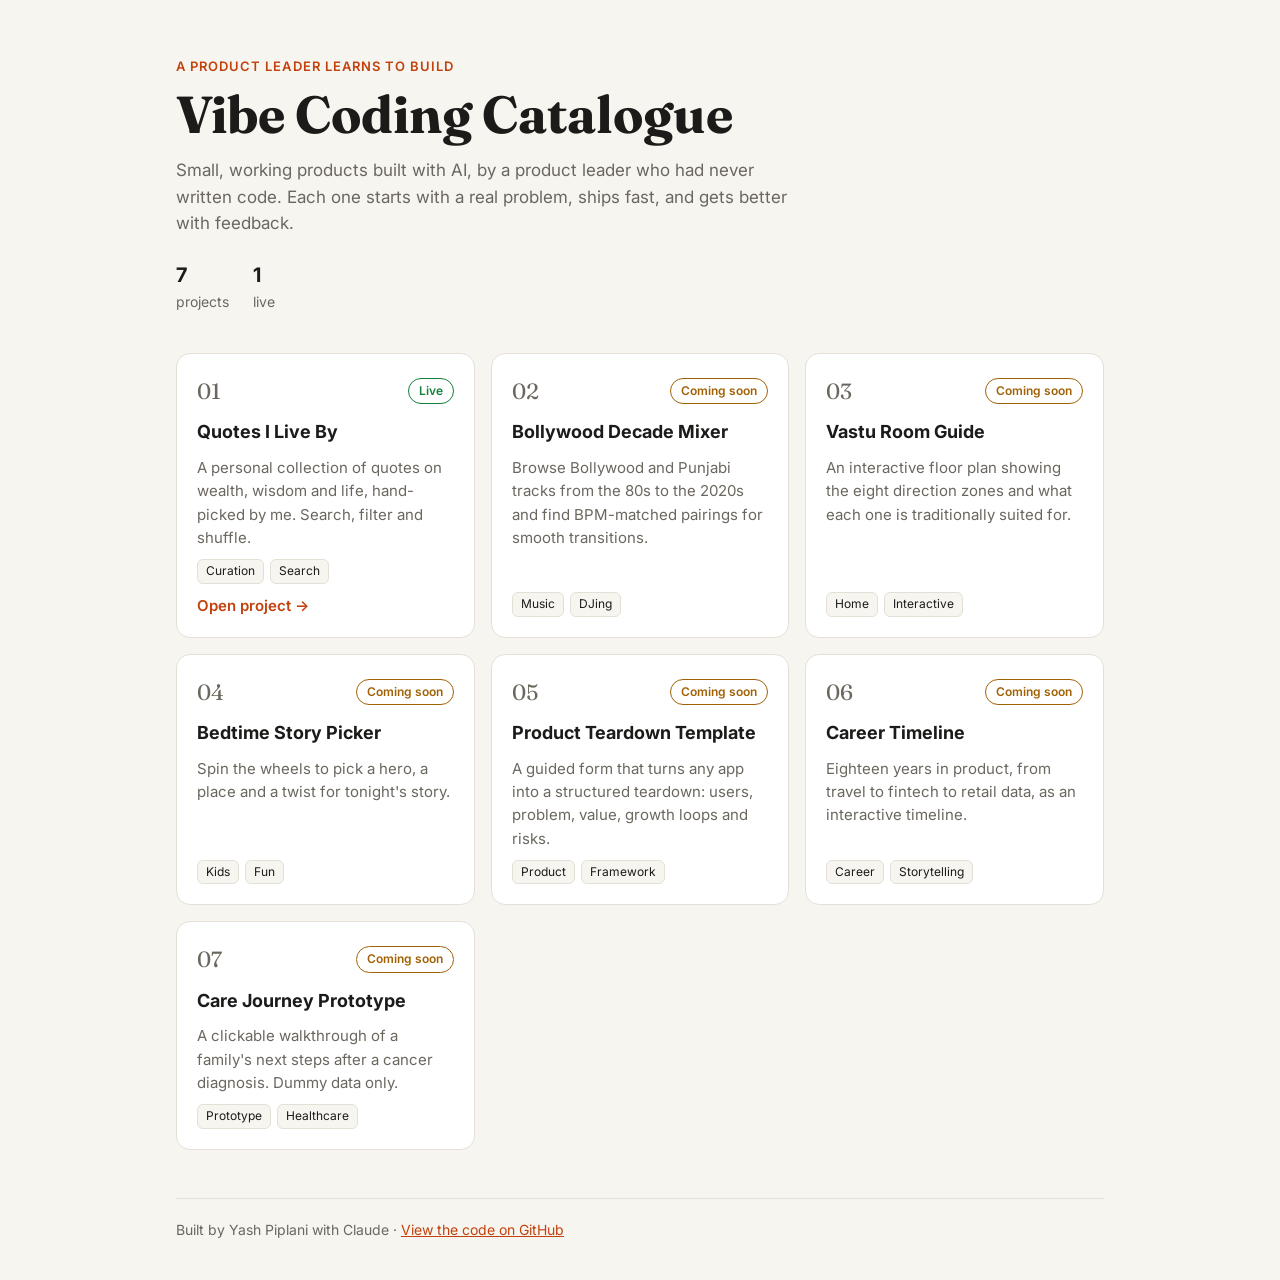
==== index.html @ f4da5477 "Add first 7 quotes and fix GitHub footer link Co-Authored-By: Claude Opus 5.5 <noreply@anthropic.com" ====
<!doctype html>
<html lang="en">
<head>
<meta charset="utf-8">
<meta name="viewport" content="width=device-width, initial-scale=1">
<title>Yash's Vibe Coding Catalogue</title>
<link rel="preconnect" href="https://fonts.googleapis.com">
<link href="https://fonts.googleapis.com/css2?family=Fraunces:opsz,wght@9..144,600&family=Inter:wght@400;500;600&display=swap" rel="stylesheet">
<style>
  :root {
    --bg: #f7f5f0;
    --card: #ffffff;
    --ink: #1c1b19;
    --muted: #6b675f;
    --line: #e4e0d6;
    --accent: #c2410c;
    --live: #15803d;
    --soon: #a16207;
  }
  @media (prefers-color-scheme: dark) {
    :root {
      --bg: #151412;
      --card: #1f1d1a;
      --ink: #f2efe8;
      --muted: #a39e93;
      --line: #34312b;
      --accent: #fb923c;
      --live: #4ade80;
      --soon: #facc15;
    }
  }
  * { box-sizing: border-box; }
  body {
    margin: 0;
    background: var(--bg);
    color: var(--ink);
    font-family: Inter, system-ui, sans-serif;
    line-height: 1.55;
  }
  .wrap { max-width: 960px; margin: 0 auto; padding: 56px 16px 40px; }
  header { margin-bottom: 40px; }
  .eyebrow {
    font-size: 13px; font-weight: 600; letter-spacing: .08em;
    text-transform: uppercase; color: var(--accent);
  }
  h1 {
    font-family: Fraunces, Georgia, serif;
    font-size: clamp(32px, 6vw, 52px);
    line-height: 1.1; margin: 10px 0 14px;
  }
  .intro { color: var(--muted); max-width: 620px; font-size: 17px; margin: 0; }
  .stats { display: flex; gap: 24px; margin-top: 24px; font-size: 14px; color: var(--muted); }
  .stats b { color: var(--ink); font-size: 20px; display: block; }
  .grid {
    display: grid; gap: 16px;
    grid-template-columns: repeat(auto-fill, minmax(270px, 1fr));
  }
  .card {
    background: var(--card); border: 1px solid var(--line);
    border-radius: 14px; padding: 20px;
    display: flex; flex-direction: column; gap: 10px;
    transition: transform .15s, border-color .15s;
  }
  .card:hover { transform: translateY(-2px); border-color: var(--accent); }
  .top { display: flex; justify-content: space-between; align-items: center; }
  .num { font-family: Fraunces, Georgia, serif; font-size: 22px; color: var(--muted); }
  .status { font-size: 12px; font-weight: 600; padding: 3px 10px; border-radius: 999px; border: 1px solid currentColor; }
  .status.live { color: var(--live); }
  .status.soon { color: var(--soon); }
  .card h2 { font-size: 18px; margin: 0; }
  .card p { margin: 0; color: var(--muted); font-size: 15px; flex: 1; }
  .tags { display: flex; flex-wrap: wrap; gap: 6px; }
  .tag { font-size: 12px; background: var(--bg); border: 1px solid var(--line); padding: 2px 8px; border-radius: 6px; }
  .card a {
    color: var(--accent); font-weight: 600; text-decoration: none; font-size: 15px;
  }
  .card a:hover { text-decoration: underline; }
  footer { margin-top: 48px; color: var(--muted); font-size: 14px; border-top: 1px solid var(--line); padding-top: 20px; }
  footer a { color: var(--accent); }
</style>
</head>
<body>
<div class="wrap">
  <header>
    <div class="eyebrow">A product leader learns to build</div>
    <h1>Vibe Coding Catalogue</h1>
    <p class="intro">Small, working products built with AI, by a product leader who had never written code. Each one starts with a real problem, ships fast, and gets better with feedback.</p>
    <div class="stats">
      <div><b id="total">0</b>projects</div>
      <div><b id="live">0</b>live</div>
    </div>
  </header>

  <main class="grid" id="grid"></main>

  <footer>
    Built by Yash Piplani with Claude &middot;
    <a href="https://github.com/piplaniyash/vibe-catalogue">View the code on GitHub</a>
  </footer>
</div>

<script>
  // ADD OR UPDATE PROJECTS HERE.
  // When a project goes live, change status to "live" and set link to its file name.
  const projects = [
    {
      title: "Quotes I Live By",
      description: "A personal collection of quotes on wealth, wisdom and life, hand-picked by me. Search, filter and shuffle.",
      tags: ["Curation", "Search"],
      status: "live",
      link: "quotes.html"
    },
    {
      title: "Bollywood Decade Mixer",
      description: "Browse Bollywood and Punjabi tracks from the 80s to the 2020s and find BPM-matched pairings for smooth transitions.",
      tags: ["Music", "DJing"],
      status: "soon",
      link: ""
    },
    {
      title: "Vastu Room Guide",
      description: "An interactive floor plan showing the eight direction zones and what each one is traditionally suited for.",
      tags: ["Home", "Interactive"],
      status: "soon",
      link: ""
    },
    {
      title: "Bedtime Story Picker",
      description: "Spin the wheels to pick a hero, a place and a twist for tonight's story.",
      tags: ["Kids", "Fun"],
      status: "soon",
      link: ""
    },
    {
      title: "Product Teardown Template",
      description: "A guided form that turns any app into a structured teardown: users, problem, value, growth loops and risks.",
      tags: ["Product", "Framework"],
      status: "soon",
      link: ""
    },
    {
      title: "Career Timeline",
      description: "Eighteen years in product, from travel to fintech to retail data, as an interactive timeline.",
      tags: ["Career", "Storytelling"],
      status: "soon",
      link: ""
    },
    {
      title: "Care Journey Prototype",
      description: "A clickable walkthrough of a family's next steps after a cancer diagnosis. Dummy data only.",
      tags: ["Prototype", "Healthcare"],
      status: "soon",
      link: ""
    }
  ];

  const grid = document.getElementById("grid");
  projects.forEach((p, i) => {
    const live = p.status === "live";
    const card = document.createElement("article");
    card.className = "card";
    card.innerHTML = `
      <div class="top">
        <span class="num">${String(i + 1).padStart(2, "0")}</span>
        <span class="status ${live ? "live" : "soon"}">${live ? "Live" : "Coming soon"}</span>
      </div>
      <h2>${p.title}</h2>
      <p>${p.description}</p>
      <div class="tags">${p.tags.map(t => `<span class="tag">${t}</span>`).join("")}</div>
      ${live && p.link ? `<a href="${p.link}">Open project &rarr;</a>` : ""}
    `;
    grid.appendChild(card);
  });
  document.getElementById("total").textContent = projects.length;
  document.getElementById("live").textContent = projects.filter(p => p.status === "live").length;
</script>
</body>
</html>
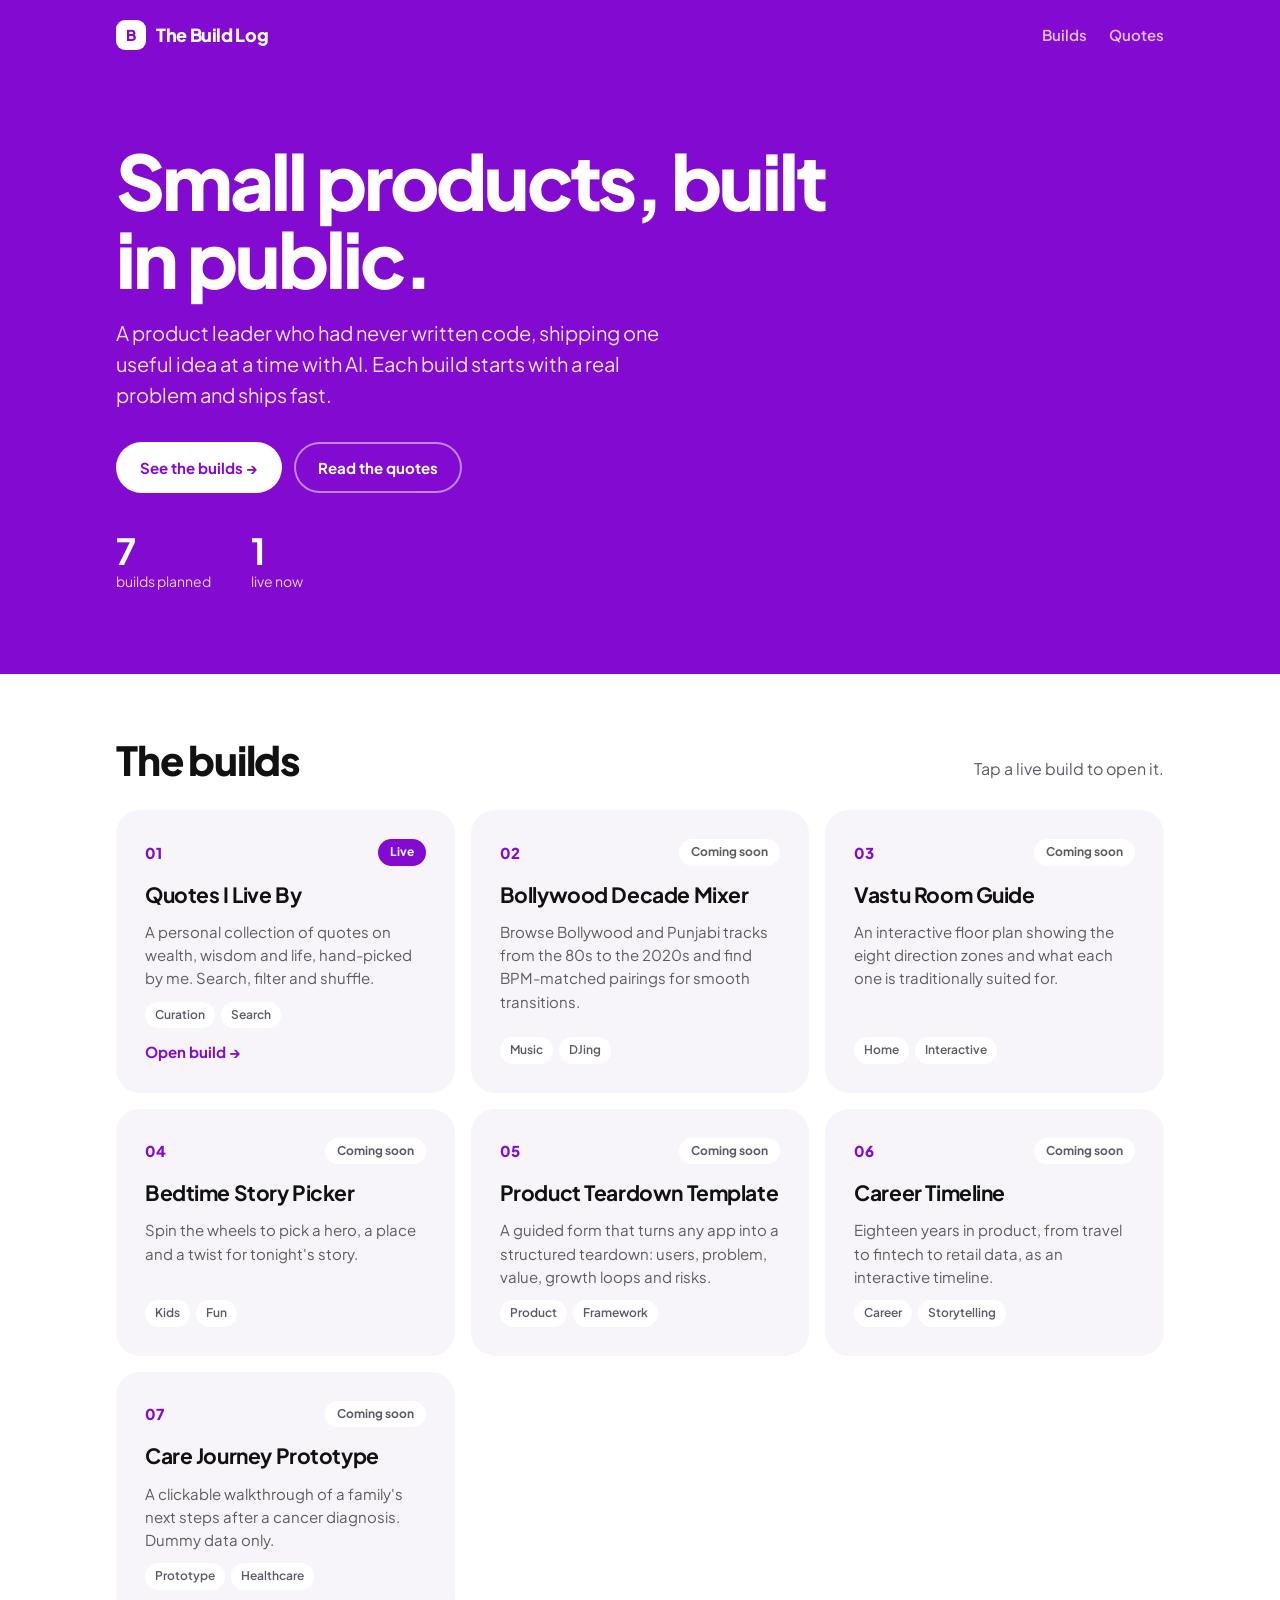
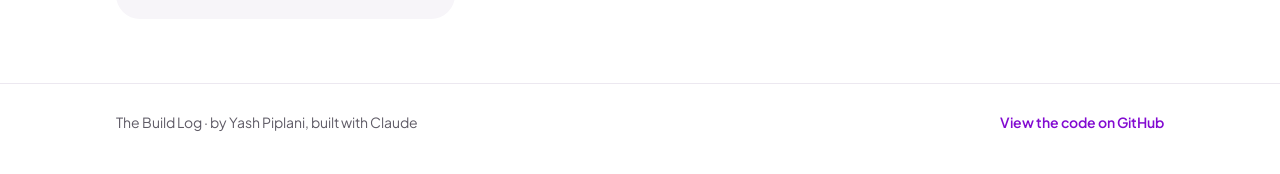
==== commit 94195248: "Rebrand as The Build Log with new purple design Shared style.css with one brand colour (#820AD1), re" ====
--- a/index.html
+++ b/index.html
@@ -3,105 +3,54 @@
 <head>
 <meta charset="utf-8">
 <meta name="viewport" content="width=device-width, initial-scale=1">
-<title>Yash's Vibe Coding Catalogue</title>
+<title>The Build Log</title>
+<meta name="description" content="Small, working products built with AI by a product leader learning to code.">
 <link rel="preconnect" href="https://fonts.googleapis.com">
-<link href="https://fonts.googleapis.com/css2?family=Fraunces:opsz,wght@9..144,600&family=Inter:wght@400;500;600&display=swap" rel="stylesheet">
-<style>
-  :root {
-    --bg: #f7f5f0;
-    --card: #ffffff;
-    --ink: #1c1b19;
-    --muted: #6b675f;
-    --line: #e4e0d6;
-    --accent: #c2410c;
-    --live: #15803d;
-    --soon: #a16207;
-  }
-  @media (prefers-color-scheme: dark) {
-    :root {
-      --bg: #151412;
-      --card: #1f1d1a;
-      --ink: #f2efe8;
-      --muted: #a39e93;
-      --line: #34312b;
-      --accent: #fb923c;
-      --live: #4ade80;
-      --soon: #facc15;
-    }
-  }
-  * { box-sizing: border-box; }
-  body {
-    margin: 0;
-    background: var(--bg);
-    color: var(--ink);
-    font-family: Inter, system-ui, sans-serif;
-    line-height: 1.55;
-  }
-  .wrap { max-width: 960px; margin: 0 auto; padding: 56px 16px 40px; }
-  header { margin-bottom: 40px; }
-  .eyebrow {
-    font-size: 13px; font-weight: 600; letter-spacing: .08em;
-    text-transform: uppercase; color: var(--accent);
-  }
-  h1 {
-    font-family: Fraunces, Georgia, serif;
-    font-size: clamp(32px, 6vw, 52px);
-    line-height: 1.1; margin: 10px 0 14px;
-  }
-  .intro { color: var(--muted); max-width: 620px; font-size: 17px; margin: 0; }
-  .stats { display: flex; gap: 24px; margin-top: 24px; font-size: 14px; color: var(--muted); }
-  .stats b { color: var(--ink); font-size: 20px; display: block; }
-  .grid {
-    display: grid; gap: 16px;
-    grid-template-columns: repeat(auto-fill, minmax(270px, 1fr));
-  }
-  .card {
-    background: var(--card); border: 1px solid var(--line);
-    border-radius: 14px; padding: 20px;
-    display: flex; flex-direction: column; gap: 10px;
-    transition: transform .15s, border-color .15s;
-  }
-  .card:hover { transform: translateY(-2px); border-color: var(--accent); }
-  .top { display: flex; justify-content: space-between; align-items: center; }
-  .num { font-family: Fraunces, Georgia, serif; font-size: 22px; color: var(--muted); }
-  .status { font-size: 12px; font-weight: 600; padding: 3px 10px; border-radius: 999px; border: 1px solid currentColor; }
-  .status.live { color: var(--live); }
-  .status.soon { color: var(--soon); }
-  .card h2 { font-size: 18px; margin: 0; }
-  .card p { margin: 0; color: var(--muted); font-size: 15px; flex: 1; }
-  .tags { display: flex; flex-wrap: wrap; gap: 6px; }
-  .tag { font-size: 12px; background: var(--bg); border: 1px solid var(--line); padding: 2px 8px; border-radius: 6px; }
-  .card a {
-    color: var(--accent); font-weight: 600; text-decoration: none; font-size: 15px;
-  }
-  .card a:hover { text-decoration: underline; }
-  footer { margin-top: 48px; color: var(--muted); font-size: 14px; border-top: 1px solid var(--line); padding-top: 20px; }
-  footer a { color: var(--accent); }
-</style>
+<link href="https://fonts.googleapis.com/css2?family=Plus+Jakarta+Sans:wght@400;600;700;800&display=swap" rel="stylesheet">
+<link rel="stylesheet" href="style.css">
 </head>
 <body>
-<div class="wrap">
-  <header>
-    <div class="eyebrow">A product leader learns to build</div>
-    <h1>Vibe Coding Catalogue</h1>
-    <p class="intro">Small, working products built with AI, by a product leader who had never written code. Each one starts with a real problem, ships fast, and gets better with feedback.</p>
+
+<div class="hero">
+  <nav class="nav">
+    <a class="logo" href="index.html"><span class="mark">B</span>The Build Log</a>
+    <div class="nav-links">
+      <a href="#builds">Builds</a>
+      <a href="quotes.html">Quotes</a>
+    </div>
+  </nav>
+  <div class="hero-inner">
+    <h1>Small products, built in public.</h1>
+    <p>A product leader who had never written code, shipping one useful idea at a time with AI. Each build starts with a real problem and ships fast.</p>
+    <div class="actions">
+      <a class="btn btn-light" href="#builds">See the builds &rarr;</a>
+      <a class="btn btn-ghost" href="quotes.html">Read the quotes</a>
+    </div>
     <div class="stats">
-      <div><b id="total">0</b>projects</div>
-      <div><b id="live">0</b>live</div>
+      <div><b id="total">0</b><span>builds planned</span></div>
+      <div><b id="live">0</b><span>live now</span></div>
     </div>
-  </header>
-
-  <main class="grid" id="grid"></main>
-
-  <footer>
-    Built by Yash Piplani with Claude &middot;
-    <a href="https://github.com/piplaniyash/vibe-catalogue">View the code on GitHub</a>
-  </footer>
+  </div>
 </div>
 
+<main class="section" id="builds">
+  <div class="section-head">
+    <h2>The builds</h2>
+    <p>Tap a live build to open it.</p>
+  </div>
+  <div class="grid" id="grid"></div>
+</main>
+
+<footer>
+  <div class="footer-inner">
+    <span>The Build Log &middot; by Yash Piplani, built with Claude</span>
+    <a href="https://github.com/piplaniyash/vibe-catalogue">View the code on GitHub</a>
+  </div>
+</footer>
+
 <script>
-  // ADD OR UPDATE PROJECTS HERE.
-  // When a project goes live, change status to "live" and set link to its file name.
+  // ADD OR UPDATE BUILDS HERE.
+  // When a build goes live, change status to "live" and set link to its file name.
   const projects = [
     {
       title: "Quotes I Live By",
@@ -156,18 +105,19 @@
 
   const grid = document.getElementById("grid");
   projects.forEach((p, i) => {
-    const live = p.status === "live";
-    const card = document.createElement("article");
+    const live = p.status === "live" && p.link;
+    const card = document.createElement(live ? "a" : "article");
     card.className = "card";
+    if (live) card.href = p.link;
     card.innerHTML = `
       <div class="top">
         <span class="num">${String(i + 1).padStart(2, "0")}</span>
-        <span class="status ${live ? "live" : "soon"}">${live ? "Live" : "Coming soon"}</span>
+        <span class="pill ${live ? "live" : "soon"}">${live ? "Live" : "Coming soon"}</span>
       </div>
-      <h2>${p.title}</h2>
+      <h3>${p.title}</h3>
       <p>${p.description}</p>
       <div class="tags">${p.tags.map(t => `<span class="tag">${t}</span>`).join("")}</div>
-      ${live && p.link ? `<a href="${p.link}">Open project &rarr;</a>` : ""}
+      ${live ? `<span class="go">Open build &rarr;</span>` : ""}
     `;
     grid.appendChild(card);
   });
--- a/style.css
+++ b/style.css
@@ -0,0 +1,130 @@
+/* The Build Log: shared styles for every page.
+   One brand colour (#820AD1) plus neutrals. Change --brand to rebrand the whole site. */
+
+:root {
+  --brand: #820AD1;
+  --brand-dark: #6407A3;
+  --brand-tint: #F4EBFB;
+  --bg: #FFFFFF;
+  --surface: #F7F5F9;
+  --ink: #111111;
+  --muted: #5F5B66;
+  --line: #ECE8F0;
+  --on-brand: #FFFFFF;
+  --radius: 24px;
+}
+@media (prefers-color-scheme: dark) {
+  :root {
+    --brand: #A64DF0;
+    --brand-dark: #B86BF3;
+    --brand-tint: #2A1638;
+    --bg: #0F0D12;
+    --surface: #1A1720;
+    --ink: #F5F3F7;
+    --muted: #A9A3B2;
+    --line: #2B2733;
+  }
+}
+
+* { box-sizing: border-box; }
+html { scroll-behavior: smooth; }
+body {
+  margin: 0;
+  background: var(--bg);
+  color: var(--ink);
+  font-family: "Plus Jakarta Sans", system-ui, sans-serif;
+  line-height: 1.55;
+  -webkit-font-smoothing: antialiased;
+}
+a { color: inherit; }
+
+/* Top bar */
+.nav {
+  max-width: 1080px; margin: 0 auto; padding: 20px 16px;
+  display: flex; justify-content: space-between; align-items: center;
+}
+.logo {
+  font-weight: 800; font-size: 18px; text-decoration: none;
+  display: flex; align-items: center; gap: 10px; letter-spacing: -0.02em;
+}
+.logo .mark {
+  width: 30px; height: 30px; border-radius: 9px; background: var(--brand);
+  color: var(--on-brand); display: grid; place-items: center; font-size: 15px;
+}
+.nav-links { display: flex; gap: 22px; font-weight: 600; font-size: 15px; }
+.nav-links a { text-decoration: none; color: var(--muted); }
+.nav-links a:hover, .nav-links a.on { color: var(--brand); }
+
+/* Hero */
+.hero { background: var(--brand); color: var(--on-brand); }
+.hero-inner { max-width: 1080px; margin: 0 auto; padding: 72px 16px 80px; }
+.hero h1 {
+  font-size: clamp(40px, 8vw, 76px); line-height: 1.02; letter-spacing: -0.04em;
+  font-weight: 800; margin: 0 0 20px; max-width: 760px;
+}
+.hero p { font-size: clamp(17px, 2.2vw, 20px); max-width: 560px; margin: 0; opacity: .88; }
+.hero .actions { display: flex; flex-wrap: wrap; gap: 12px; margin-top: 32px; }
+
+/* Buttons */
+.btn {
+  display: inline-flex; align-items: center; gap: 8px;
+  font: inherit; font-weight: 700; font-size: 15px; cursor: pointer;
+  padding: 14px 24px; border-radius: 999px; border: 0; text-decoration: none;
+  transition: transform .15s, background .15s;
+}
+.btn:hover { transform: translateY(-1px); }
+.btn-light { background: var(--on-brand); color: #820AD1; }
+.btn-ghost { background: transparent; color: var(--on-brand); box-shadow: inset 0 0 0 2px rgba(255,255,255,.5); }
+.btn-brand { background: var(--brand); color: var(--on-brand); }
+.btn-brand:hover { background: var(--brand-dark); }
+.btn-soft { background: var(--brand-tint); color: var(--brand); }
+
+/* Sections */
+.section { max-width: 1080px; margin: 0 auto; padding: 64px 16px; }
+.section-head { display: flex; justify-content: space-between; align-items: end; gap: 16px; flex-wrap: wrap; margin-bottom: 28px; }
+.section h2 { font-size: clamp(28px, 4.5vw, 40px); letter-spacing: -0.03em; line-height: 1.1; margin: 0; font-weight: 800; }
+.section-head p { color: var(--muted); margin: 0; }
+
+/* Project cards */
+.grid { display: grid; gap: 16px; grid-template-columns: repeat(auto-fill, minmax(280px, 1fr)); }
+.card {
+  background: var(--surface); border-radius: var(--radius); padding: 28px;
+  display: flex; flex-direction: column; gap: 12px; text-decoration: none;
+  border: 1px solid transparent; transition: border-color .15s, transform .15s;
+}
+a.card:hover { border-color: var(--brand); transform: translateY(-2px); }
+.card .top { display: flex; justify-content: space-between; align-items: center; }
+.card .num { font-weight: 800; color: var(--brand); font-size: 15px; }
+.pill { font-size: 12px; font-weight: 700; padding: 4px 12px; border-radius: 999px; }
+.pill.live { background: var(--brand); color: var(--on-brand); }
+.pill.soon { background: var(--bg); color: var(--muted); }
+.card h3 { font-size: 21px; letter-spacing: -0.02em; margin: 4px 0 0; line-height: 1.25; }
+.card p { margin: 0; color: var(--muted); font-size: 15px; flex: 1; }
+.tags { display: flex; flex-wrap: wrap; gap: 6px; }
+.tag { font-size: 12px; font-weight: 600; color: var(--muted); background: var(--bg); padding: 4px 10px; border-radius: 999px; }
+.card .go { font-weight: 700; color: var(--brand); font-size: 15px; }
+
+/* Stats strip */
+.stats { display: flex; gap: 40px; margin-top: 40px; }
+.stats b { display: block; font-size: 36px; letter-spacing: -0.03em; line-height: 1; }
+.stats span { font-size: 14px; opacity: .8; }
+
+/* Footer */
+footer { border-top: 1px solid var(--line); }
+.footer-inner {
+  max-width: 1080px; margin: 0 auto; padding: 28px 16px 40px;
+  display: flex; justify-content: space-between; flex-wrap: wrap; gap: 12px;
+  color: var(--muted); font-size: 14px;
+}
+.footer-inner a { color: var(--brand); font-weight: 600; text-decoration: none; }
+
+@media (max-width: 560px) {
+  .nav-links { gap: 14px; font-size: 14px; }
+  .hero-inner { padding: 48px 16px 56px; }
+  .stats { gap: 28px; }
+}
+
+/* Nav sitting on the purple hero */
+.hero .logo .mark { background: var(--on-brand); color: #820AD1; }
+.hero .nav-links a { color: rgba(255,255,255,.75); }
+.hero .nav-links a:hover, .hero .nav-links a.on { color: var(--on-brand); }
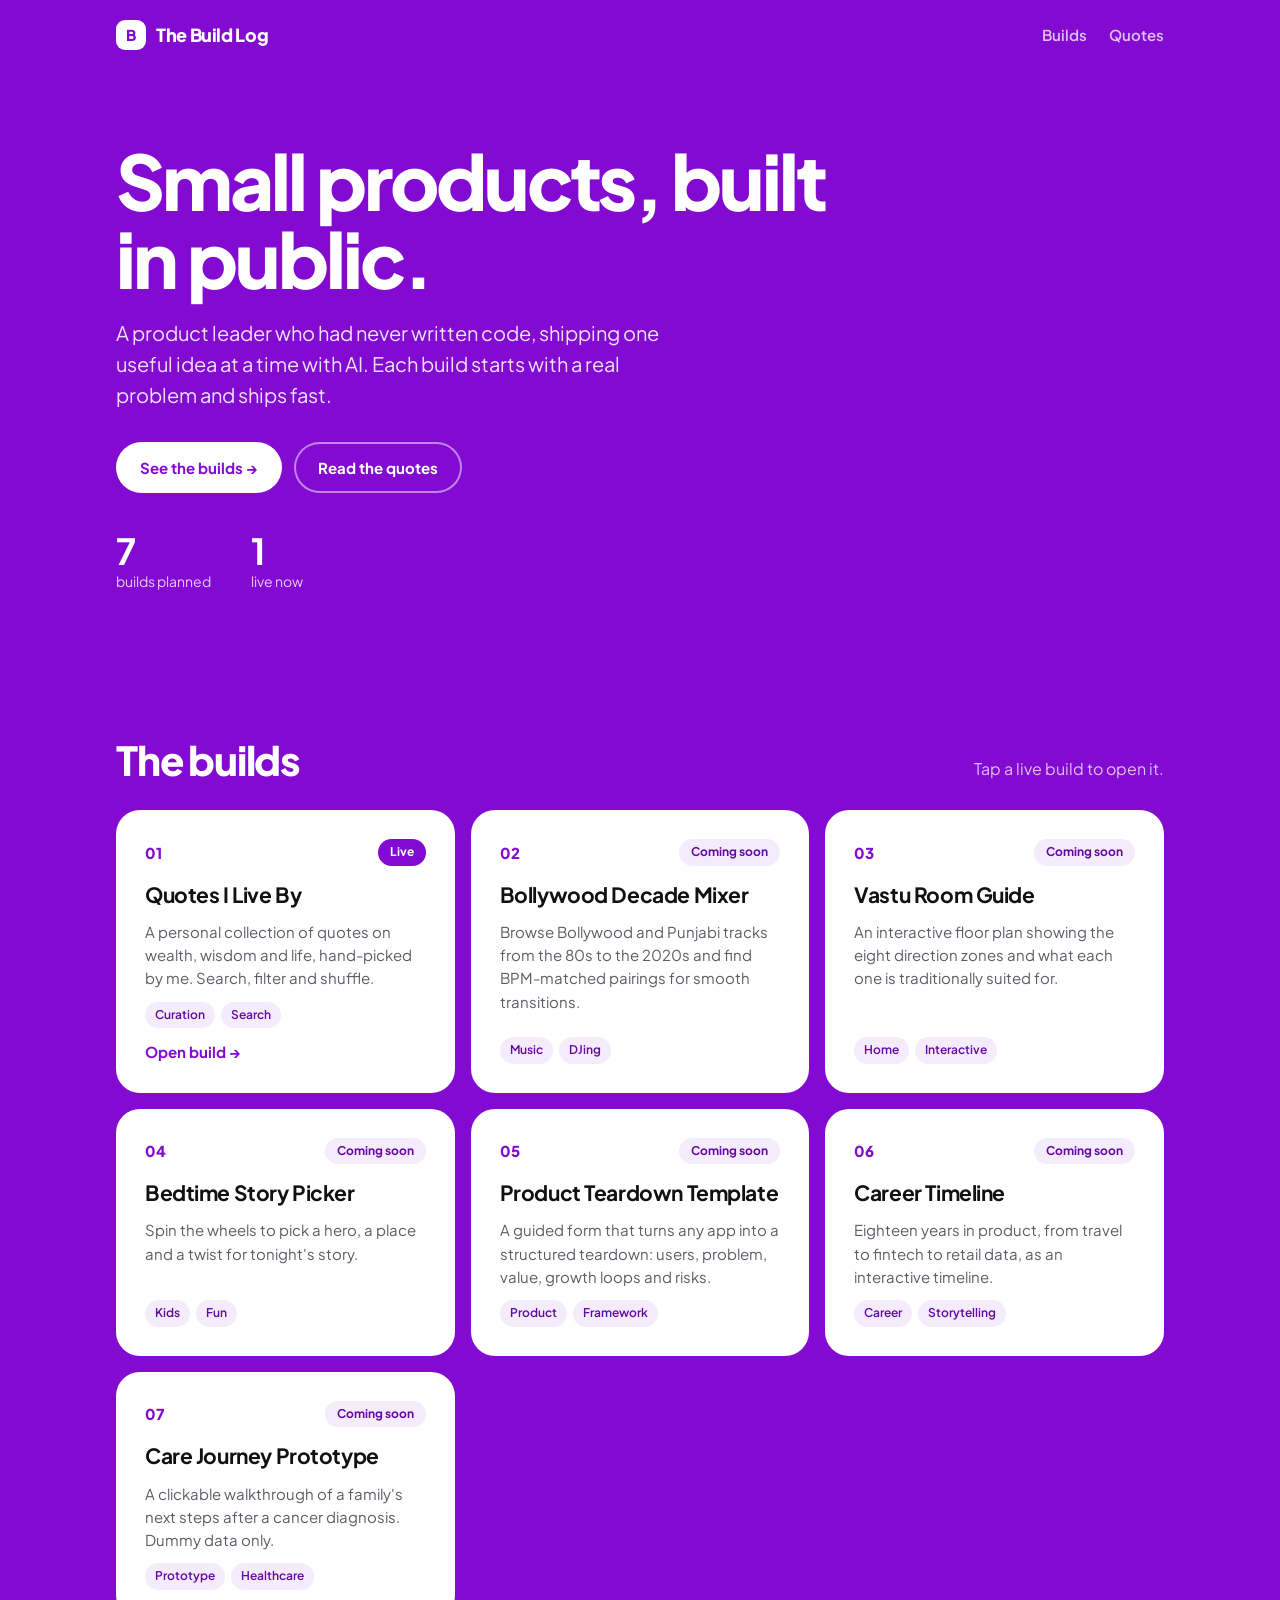
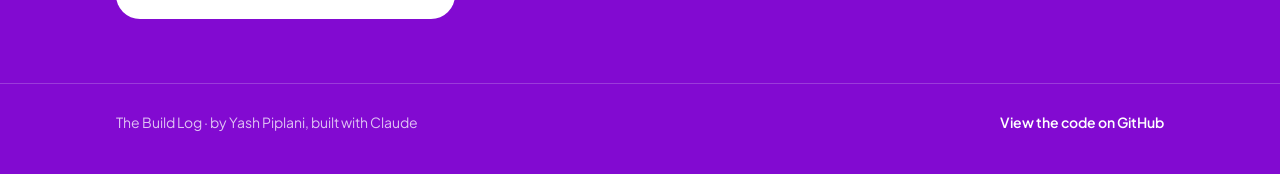
==== commit 6ae4c355: "Make landing page fully Nubank purple with white cards Co-Authored-By: Claude Opus 5.5 <noreply@anth" ====
--- a/index.html
+++ b/index.html
@@ -9,7 +9,7 @@
 <link href="https://fonts.googleapis.com/css2?family=Plus+Jakarta+Sans:wght@400;600;700;800&display=swap" rel="stylesheet">
 <link rel="stylesheet" href="style.css">
 </head>
-<body>
+<body class="landing">
 
 <div class="hero">
   <nav class="nav">
--- a/style.css
+++ b/style.css
@@ -128,3 +128,21 @@
 .hero .logo .mark { background: var(--on-brand); color: #820AD1; }
 .hero .nav-links a { color: rgba(255,255,255,.75); }
 .hero .nav-links a:hover, .hero .nav-links a.on { color: var(--on-brand); }
+
+/* Signature purple stays exact in light and dark mode */
+.hero { background: #820AD1; }
+
+/* Landing page: purple all the way down, white cards on top */
+body.landing { background: #820AD1; color: #FFFFFF; }
+.landing .section h2 { color: #FFFFFF; }
+.landing .section-head p { color: rgba(255,255,255,.75); }
+.landing .card { background: #FFFFFF; color: #111111; }
+.landing .card p { color: #5F5B66; }
+.landing .card .num, .landing .card .go { color: #820AD1; }
+.landing .tag { background: #F4EBFB; color: #6407A3; }
+.landing .pill.live { background: #820AD1; color: #FFFFFF; }
+.landing .pill.soon { background: #F4EBFB; color: #6407A3; }
+.landing a.card:hover { border-color: transparent; box-shadow: 0 12px 32px rgba(40,0,70,.35); }
+.landing footer { border-top: 1px solid rgba(255,255,255,.2); }
+.landing .footer-inner { color: rgba(255,255,255,.75); }
+.landing .footer-inner a { color: #FFFFFF; }
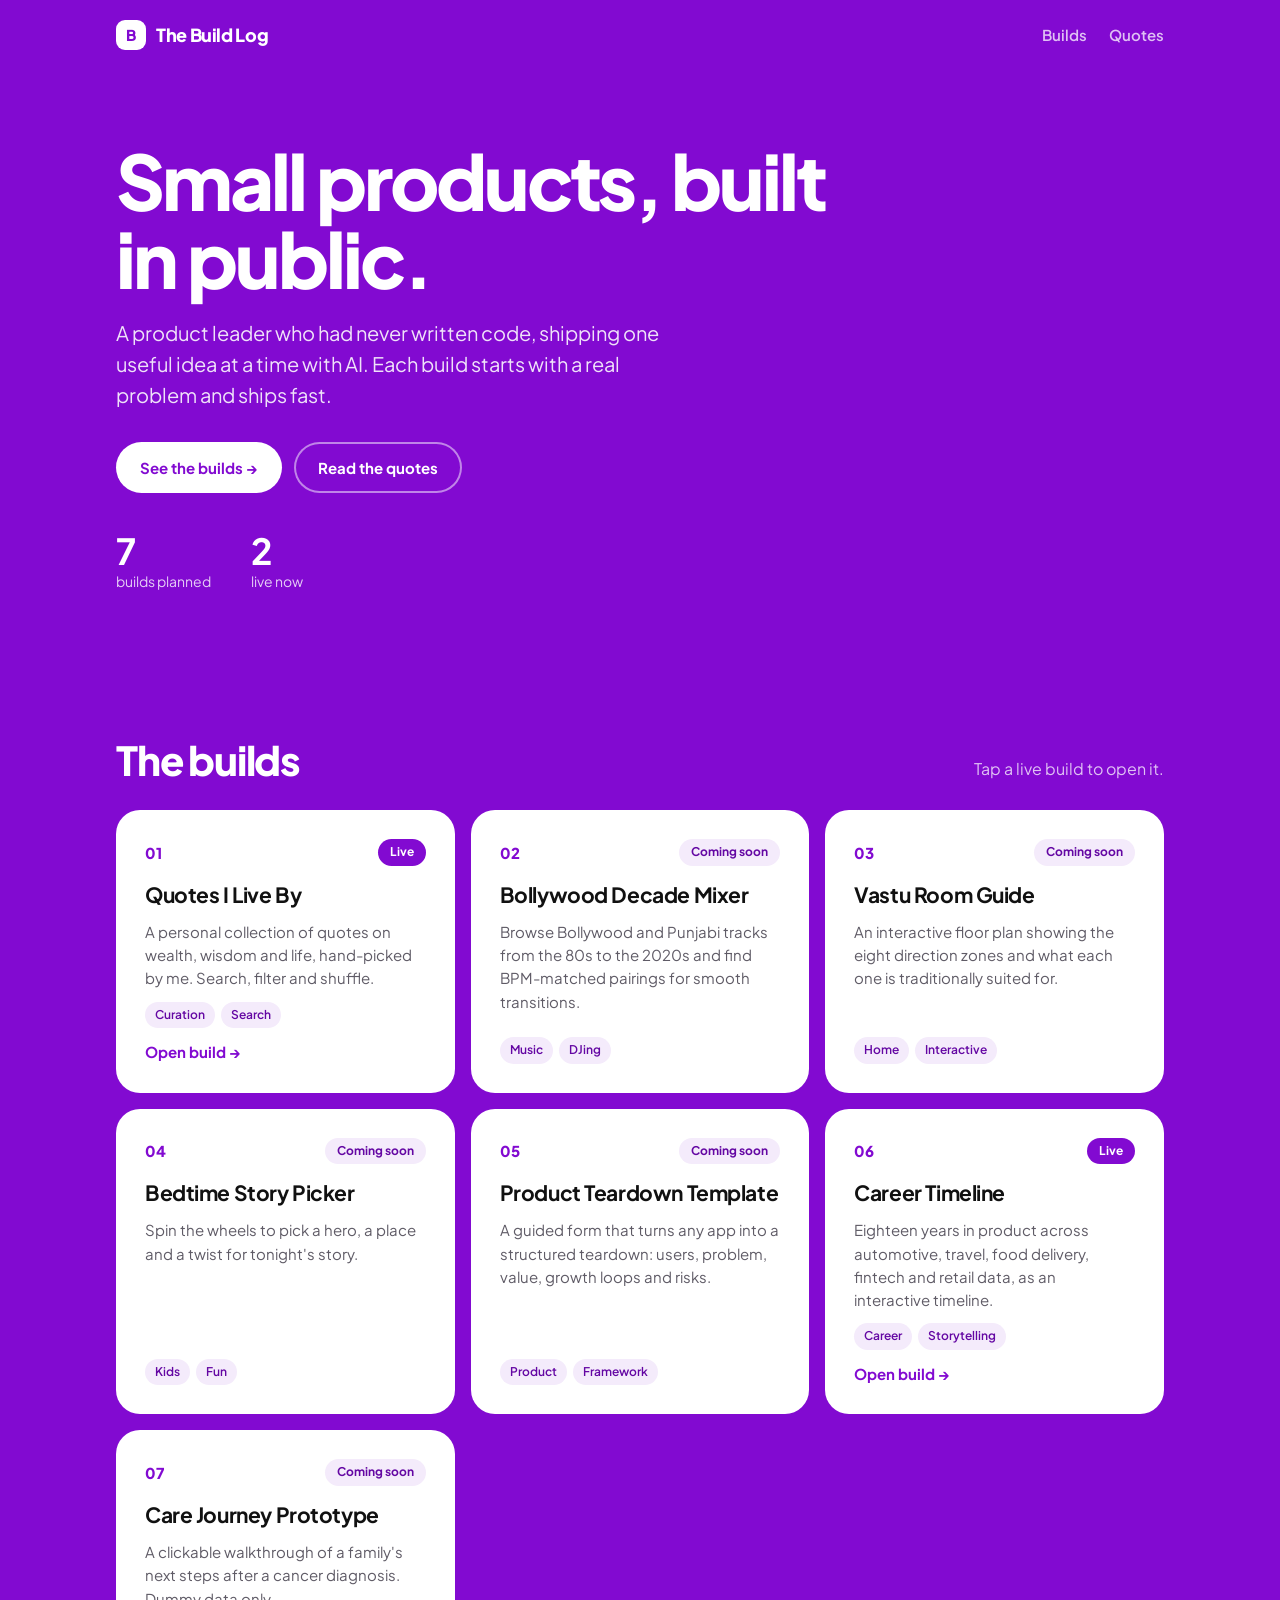
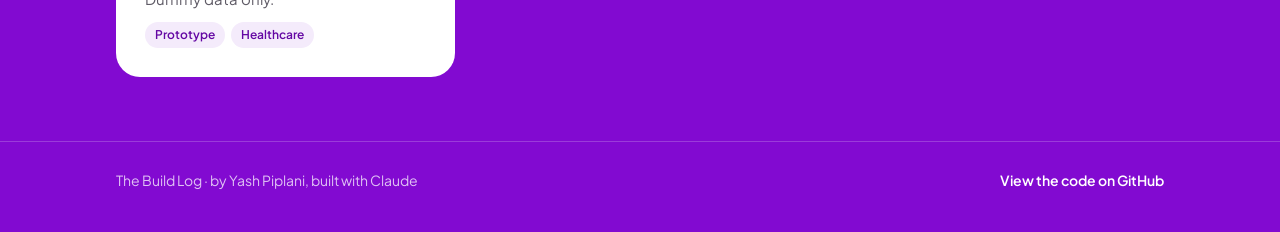
==== commit b3b06fd7: "Add Career Timeline build and mark it live Co-Authored-By: Claude Opus 5.5 <noreply@anthropic.com> C" ====
--- a/index.html
+++ b/index.html
@@ -89,10 +89,10 @@
     },
     {
       title: "Career Timeline",
-      description: "Eighteen years in product, from travel to fintech to retail data, as an interactive timeline.",
+      description: "Eighteen years in product across automotive, travel, food delivery, fintech and retail data, as an interactive timeline.",
       tags: ["Career", "Storytelling"],
-      status: "soon",
-      link: ""
+      status: "live",
+      link: "career.html"
     },
     {
       title: "Care Journey Prototype",
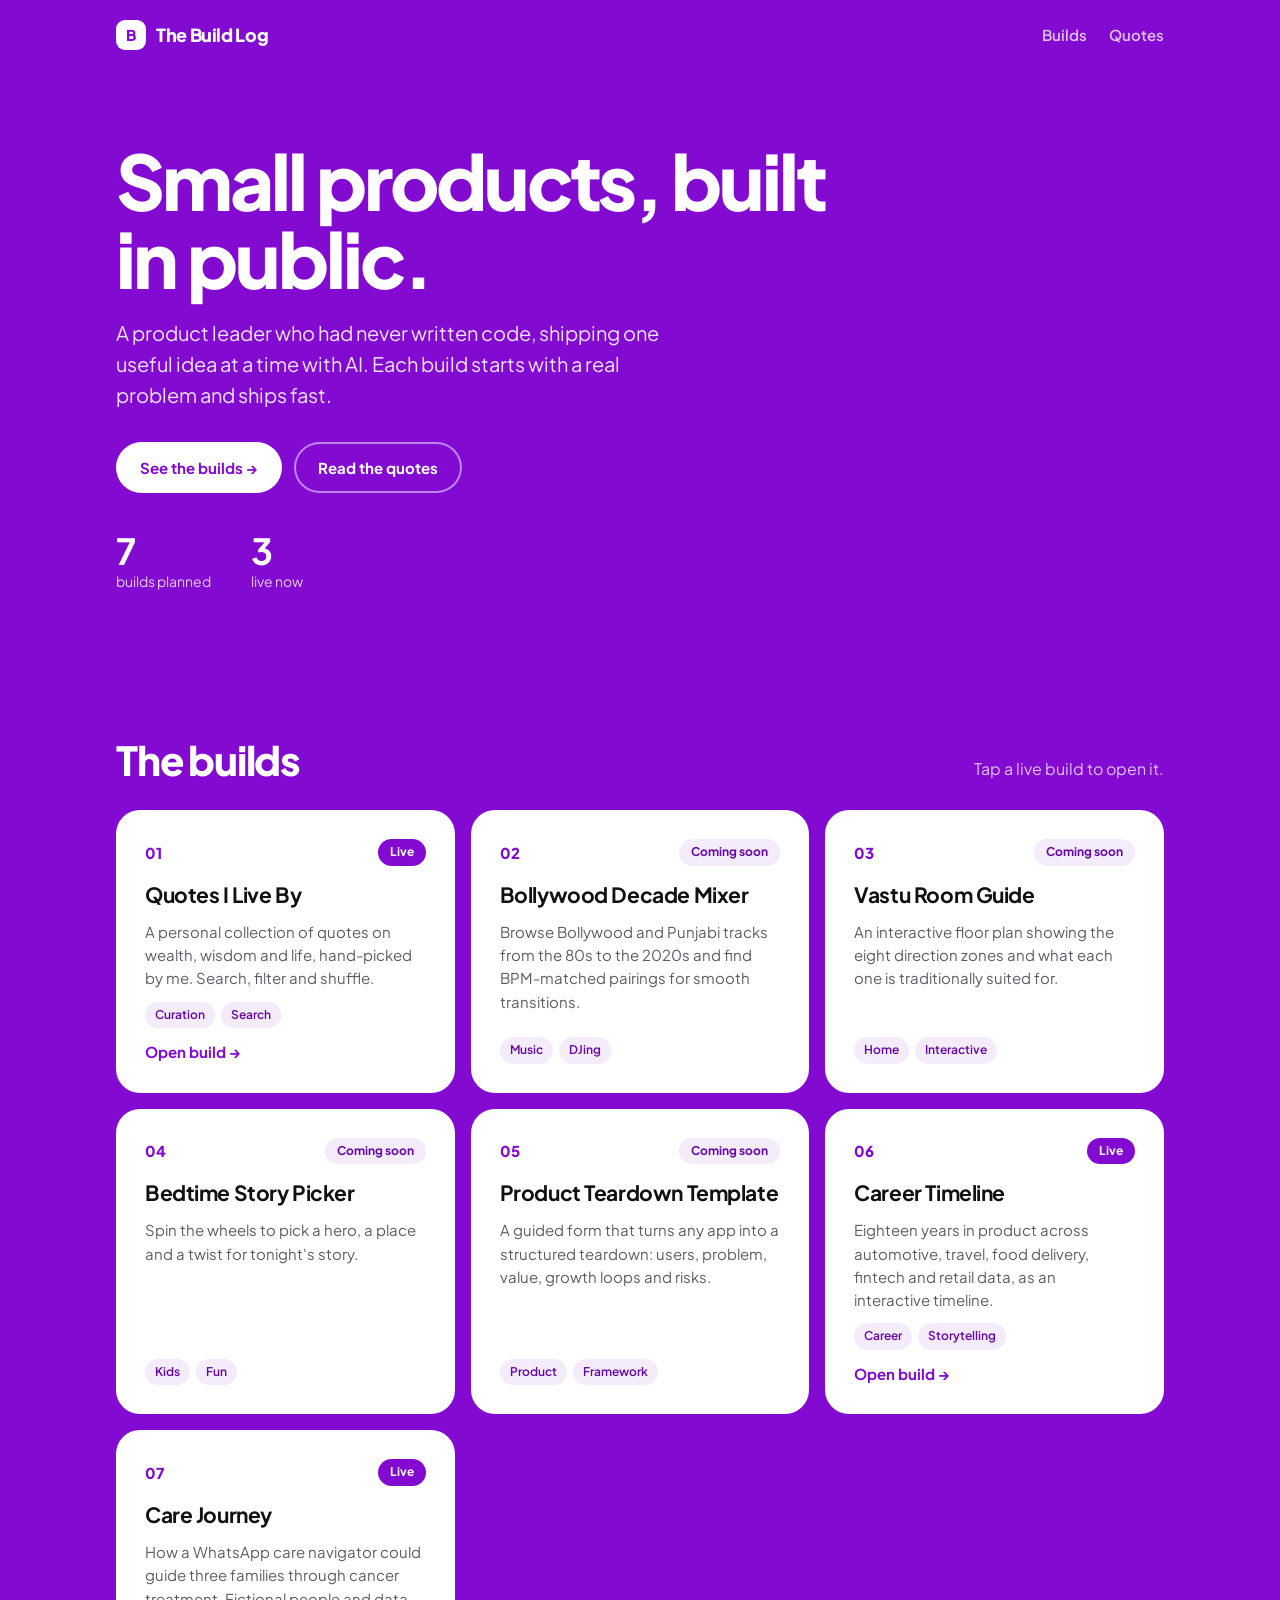
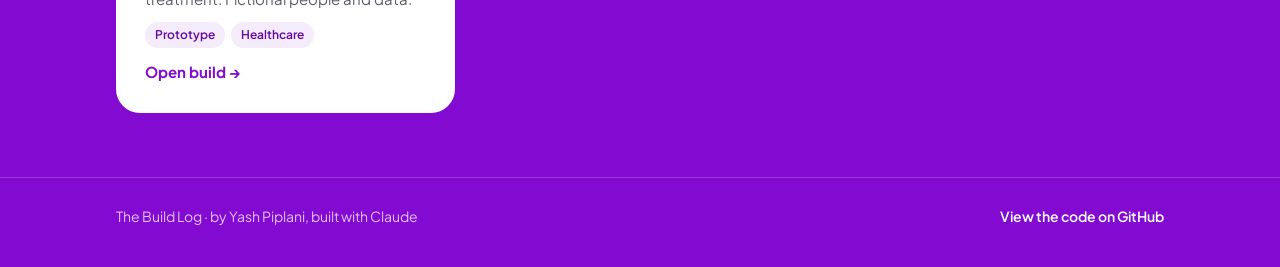
==== commit a48ff1d9: "Add Care Journey prototype and mark it live Co-Authored-By: Claude Opus 5.5 <noreply@anthropic.com> " ====
--- a/index.html
+++ b/index.html
@@ -7,7 +7,8 @@
 <meta name="description" content="Small, working products built with AI by a product leader learning to code.">
 <link rel="preconnect" href="https://fonts.googleapis.com">
 <link href="https://fonts.googleapis.com/css2?family=Plus+Jakarta+Sans:wght@400;600;700;800&display=swap" rel="stylesheet">
-<link rel="stylesheet" href="style.css">
+<meta name="color-scheme" content="light only">
+<link rel="stylesheet" href="style.css?v=4">
 </head>
 <body class="landing">
 
@@ -95,11 +96,11 @@
       link: "career.html"
     },
     {
-      title: "Care Journey Prototype",
-      description: "A clickable walkthrough of a family's next steps after a cancer diagnosis. Dummy data only.",
+      title: "Care Journey",
+      description: "How a WhatsApp care navigator could guide three families through cancer treatment. Fictional people and data.",
       tags: ["Prototype", "Healthcare"],
-      status: "soon",
-      link: ""
+      status: "live",
+      link: "care-journey.html"
     }
   ];
 
--- a/style.css
+++ b/style.css
@@ -2,6 +2,7 @@
    One brand colour (#820AD1) plus neutrals. Change --brand to rebrand the whole site. */
 
 :root {
+  color-scheme: light only;
   --brand: #820AD1;
   --brand-dark: #6407A3;
   --brand-tint: #F4EBFB;
@@ -12,18 +13,6 @@
   --line: #ECE8F0;
   --on-brand: #FFFFFF;
   --radius: 24px;
-}
-@media (prefers-color-scheme: dark) {
-  :root {
-    --brand: #A64DF0;
-    --brand-dark: #B86BF3;
-    --brand-tint: #2A1638;
-    --bg: #0F0D12;
-    --surface: #1A1720;
-    --ink: #F5F3F7;
-    --muted: #A9A3B2;
-    --line: #2B2733;
-  }
 }
 
 * { box-sizing: border-box; }
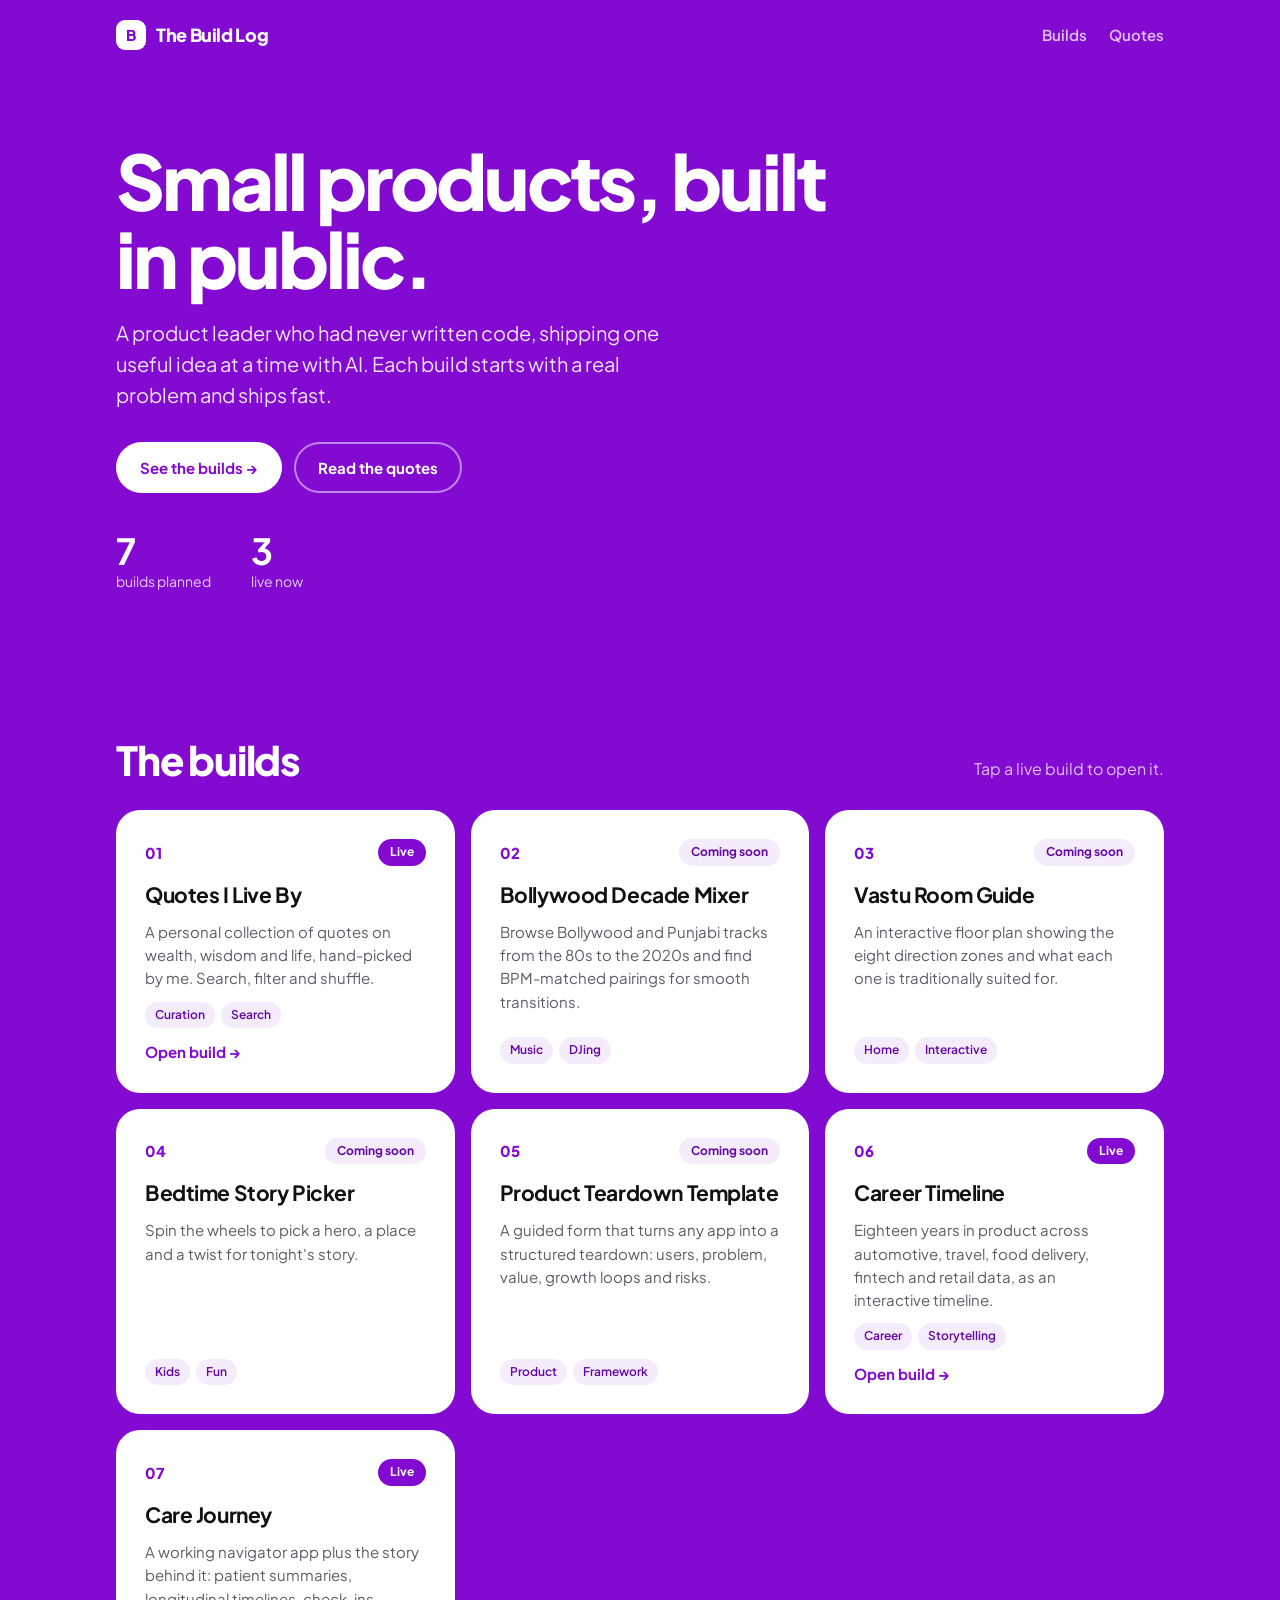
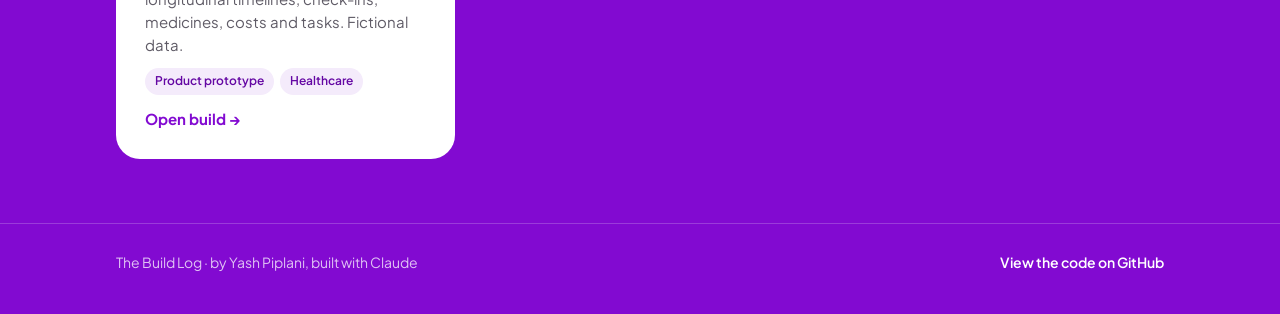
==== commit 4f69f101: "Add working Care Navigator app with patient summaries and longitudinal timelines Navigator console w" ====
--- a/index.html
+++ b/index.html
@@ -97,8 +97,8 @@
     },
     {
       title: "Care Journey",
-      description: "How a WhatsApp care navigator could guide three families through cancer treatment. Fictional people and data.",
-      tags: ["Prototype", "Healthcare"],
+      description: "A working navigator app plus the story behind it: patient summaries, longitudinal timelines, check-ins, medicines, costs and tasks. Fictional data.",
+      tags: ["Product prototype", "Healthcare"],
       status: "live",
       link: "care-journey.html"
     }
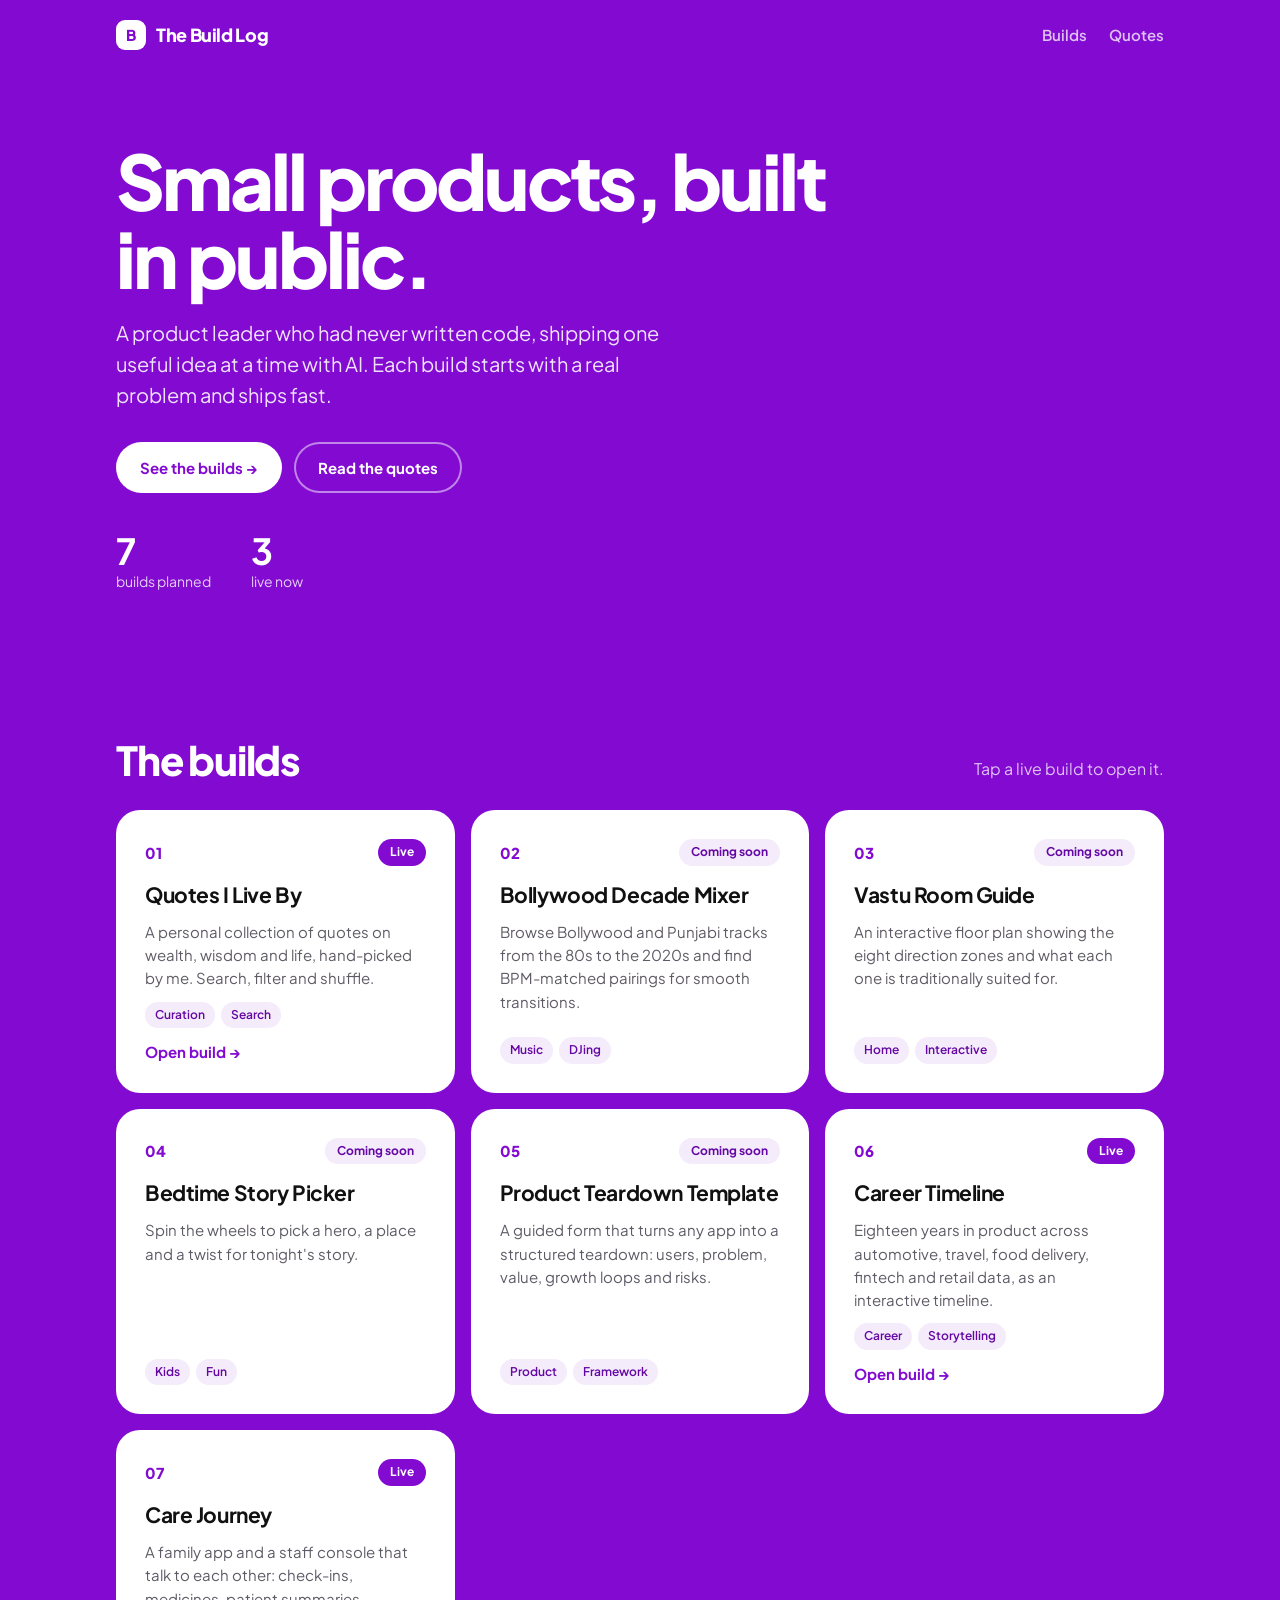
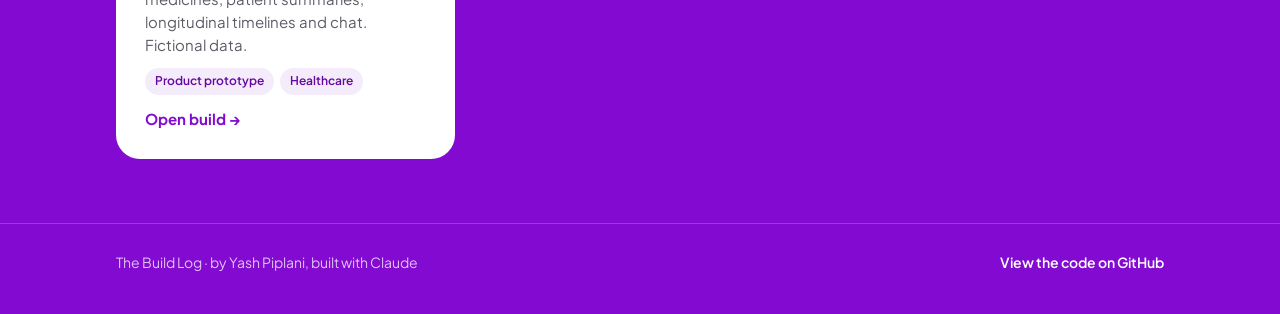
==== commit 4776afae: "Add family care app sharing data with the staff console Family app: daily check-in, medicines, journ" ====
--- a/index.html
+++ b/index.html
@@ -97,7 +97,7 @@
     },
     {
       title: "Care Journey",
-      description: "A working navigator app plus the story behind it: patient summaries, longitudinal timelines, check-ins, medicines, costs and tasks. Fictional data.",
+      description: "A family app and a staff console that talk to each other: check-ins, medicines, patient summaries, longitudinal timelines and chat. Fictional data.",
       tags: ["Product prototype", "Healthcare"],
       status: "live",
       link: "care-journey.html"
